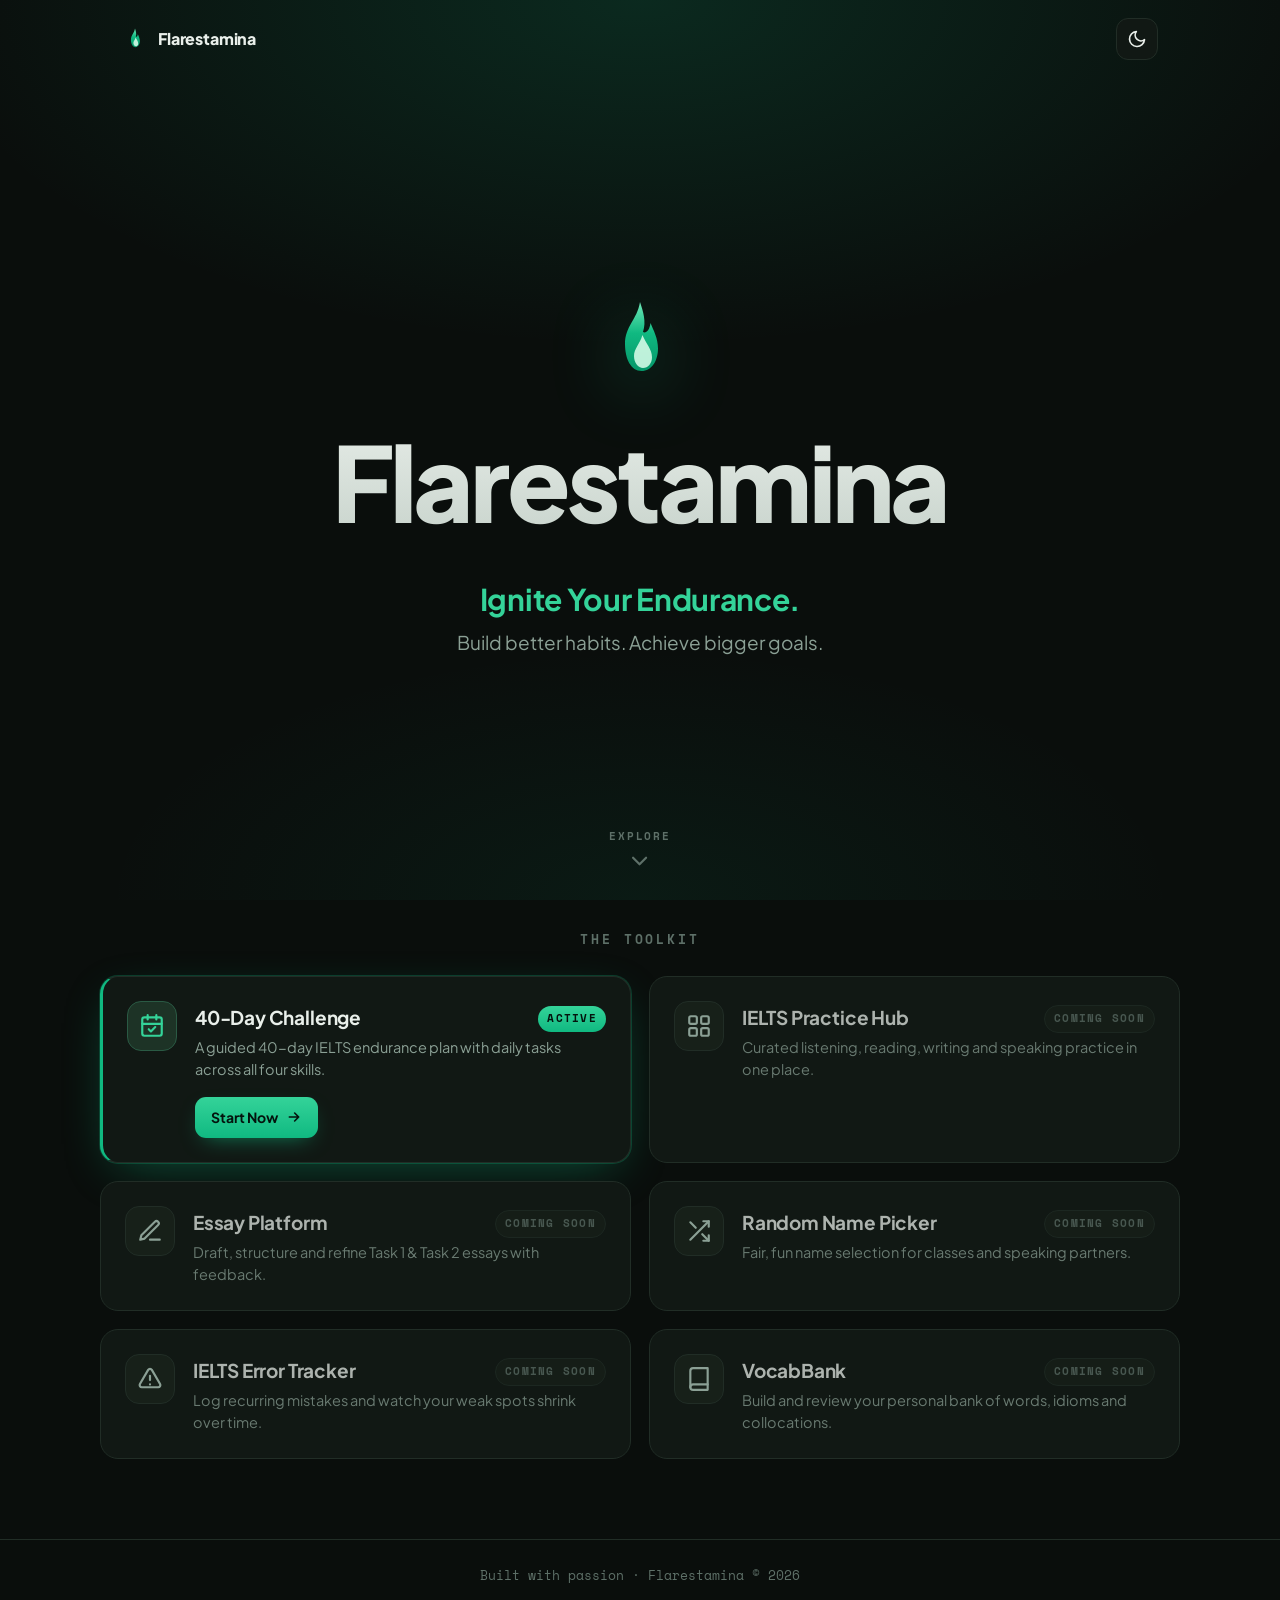
==== index.html @ 8b986731 "feat: Flarestamina platform — landing, tracker, teacher dashboard Co-Authored-By: Claude Opus 4.8 <n" ====
<!doctype html>
<html lang="en">
<head>
  <meta charset="utf-8" />
  <meta name="viewport" content="width=device-width, initial-scale=1, viewport-fit=cover" />
  <title>Flarestamina — Ignite Your Endurance</title>
  <meta name="description" content="Flarestamina — Ignite Your Endurance. Build better habits. Achieve bigger goals. A complete IELTS study platform." />
  <meta name="theme-color" content="#059669" />
  <link rel="icon" href="/favicon.svg" type="image/svg+xml" />
  <link rel="manifest" href="/manifest.json" />
  <link rel="preconnect" href="https://fonts.googleapis.com" />
  <link rel="preconnect" href="https://fonts.gstatic.com" crossorigin />
  <link href="https://fonts.googleapis.com/css2?family=Plus+Jakarta+Sans:wght@400;500;600;700;800&family=Space+Mono:wght@400;700&display=swap" rel="stylesheet" />
  <script>
    // Apply persisted theme before paint to avoid flash.
    (function () {
      try {
        var t = localStorage.getItem("flare-theme");
        if (t) document.documentElement.setAttribute("data-theme", t);
      } catch (e) {}
    })();
  </script>
  <style>
    :root {
      --accent:#10b981; --accent-strong:#34d399; --accent-ink:#6ee7b7;
      --bg:#0a0e0c; --surface:#111814; --surface-2:#172019; --border:#212d26;
      --text:#e9efea; --muted:#8ba095; --faint:#5e7068;
      --radius:18px; --maxw:1080px;
      --shadow:0 10px 40px -12px rgba(0,0,0,.55);
      --glow:0 0 0 1px rgba(16,185,129,.25), 0 14px 50px -16px rgba(16,185,129,.45);
      --font:"Plus Jakarta Sans", system-ui, -apple-system, Segoe UI, Roboto, sans-serif;
      --mono:"Space Mono", ui-monospace, SFMono-Regular, Menlo, monospace;
    }
    [data-theme="light"] {
      --accent:#059669; --accent-strong:#047857; --accent-ink:#065f46;
      --bg:#f4f7f5; --surface:#ffffff; --surface-2:#eaf1ed; --border:#d4e0d9;
      --text:#0c1410; --muted:#4d6157; --faint:#7d9488;
      --shadow:0 10px 36px -16px rgba(16,40,30,.28);
      --glow:0 0 0 1px rgba(5,150,105,.22), 0 16px 44px -18px rgba(5,150,105,.32);
    }
    * { box-sizing:border-box; }
    html, body { margin:0; padding:0; }
    body {
      font-family:var(--font); background:var(--bg); color:var(--text);
      min-height:100vh; -webkit-font-smoothing:antialiased; line-height:1.5;
      overflow-x:hidden;
    }
    a { color:inherit; text-decoration:none; }
    .wrap { max-width:var(--maxw); margin:0 auto; padding:0 22px; }
    .logo { width:1em; height:1em; display:inline-block; vertical-align:-.14em; }

    /* Top bar */
    .topbar { position:absolute; top:0; left:0; right:0; z-index:5; }
    .topbar .wrap { display:flex; align-items:center; justify-content:space-between; padding-top:18px; padding-bottom:18px; }
    .brand { display:flex; align-items:center; gap:10px; font-weight:800; letter-spacing:-.01em; }
    .brand .logo { font-size:26px; }
    .icon-btn {
      display:inline-grid; place-items:center; width:42px; height:42px; border-radius:12px;
      background:var(--surface); border:1px solid var(--border); color:var(--text);
      cursor:pointer; transition:transform .15s ease, background .2s ease, border-color .2s ease;
    }
    .icon-btn:hover { transform:translateY(-1px); border-color:var(--accent); }
    .icon-btn svg { width:20px; height:20px; }
    .sun { display:none; } .moon { display:block; }
    [data-theme="light"] .sun { display:block; } [data-theme="light"] .moon { display:none; }

    /* Hero */
    .hero {
      min-height:100vh; display:flex; flex-direction:column; align-items:center; justify-content:center;
      text-align:center; position:relative; padding:90px 22px 40px;
      background:
        radial-gradient(80% 55% at 50% 0%, rgba(16,185,129,.16), transparent 70%),
        radial-gradient(60% 40% at 50% 100%, rgba(16,185,129,.07), transparent 70%);
    }
    .hero-logo { font-size:96px; line-height:1; filter:drop-shadow(0 12px 36px rgba(16,185,129,.45)); animation:floaty 5s ease-in-out infinite; }
    @keyframes floaty { 0%,100%{ transform:translateY(0);} 50%{ transform:translateY(-10px);} }
    .wordmark {
      font-size:clamp(48px, 9vw, 104px); font-weight:800; letter-spacing:-.035em; margin:14px 0 0;
      background:linear-gradient(180deg, var(--text), color-mix(in oklab, var(--text) 62%, var(--muted)));
      -webkit-background-clip:text; background-clip:text; color:transparent;
    }
    .slogan { font-size:clamp(20px, 3.4vw, 30px); font-weight:700; color:var(--accent-strong); margin:18px 0 6px; letter-spacing:-.01em; }
    .subslogan { font-size:clamp(15px, 2.2vw, 19px); color:var(--muted); margin:0; }
    .scrolldown {
      position:absolute; bottom:26px; left:50%; transform:translateX(-50%);
      color:var(--faint); display:grid; place-items:center; gap:6px; font:600 11px/1 var(--mono); letter-spacing:.18em; text-transform:uppercase;
    }
    .scrolldown svg { width:26px; height:26px; animation:bounce 1.8s ease-in-out infinite; }
    @keyframes bounce { 0%,100%{ transform:translateY(0); opacity:.55;} 50%{ transform:translateY(8px); opacity:1;} }

    /* Tools */
    .tools { padding:30px 0 80px; }
    .tools h2 { font-size:13px; letter-spacing:.22em; text-transform:uppercase; color:var(--faint); font-family:var(--mono); text-align:center; margin:0 0 26px; }
    .grid { display:grid; grid-template-columns:repeat(2, 1fr); gap:18px; }
    @media (max-width:720px){ .grid { grid-template-columns:1fr; } }
    .card {
      position:relative; background:var(--surface); border:1px solid var(--border); border-radius:var(--radius);
      padding:24px; display:flex; gap:18px; align-items:flex-start;
      opacity:0; transform:translateY(18px); animation:riseIn .6s cubic-bezier(.2,.7,.2,1) forwards;
      transition:transform .2s ease, border-color .2s ease, box-shadow .25s ease;
    }
    @keyframes riseIn { to { opacity:1; transform:translateY(0); } }
    .card-ico { flex:none; width:50px; height:50px; border-radius:14px; display:grid; place-items:center; background:var(--surface-2); color:var(--muted); border:1px solid var(--border); }
    .card-ico svg { width:26px; height:26px; }
    .card-body { flex:1; min-width:0; }
    .card h3 { margin:2px 0 6px; font-size:19px; font-weight:700; letter-spacing:-.01em; }
    .card p { margin:0; color:var(--muted); font-size:14.5px; }
    .badge { font-family:var(--mono); font-size:10.5px; font-weight:700; letter-spacing:.12em; text-transform:uppercase; padding:5px 9px; border-radius:999px; display:inline-block; }
    .badge.active { color:#04130d; background:linear-gradient(180deg, var(--accent-strong), var(--accent)); }
    .badge.soon { color:var(--faint); background:var(--surface-2); border:1px solid var(--border); }
    .card-top { display:flex; align-items:center; justify-content:space-between; gap:10px; }

    .card.active {
      border-left:3px solid var(--accent); cursor:pointer; box-shadow:var(--glow);
    }
    .card.active .card-ico { color:var(--accent-strong); background:color-mix(in oklab, var(--accent) 14%, var(--surface-2)); border-color:color-mix(in oklab, var(--accent) 35%, var(--border)); }
    .card.active:hover { transform:translateY(-4px); box-shadow:0 0 0 1px rgba(16,185,129,.4), 0 22px 60px -20px rgba(16,185,129,.55); }
    .card.soon { cursor:default; }
    .card.soon .card-body { opacity:.72; }
    .start-btn {
      margin-top:16px; display:inline-flex; align-items:center; gap:8px; font-weight:700; font-size:14px;
      padding:10px 16px; border-radius:11px; color:#04130d;
      background:linear-gradient(180deg, var(--accent-strong), var(--accent));
      box-shadow:0 8px 22px -10px rgba(16,185,129,.7); transition:transform .15s ease, gap .15s ease;
    }
    .card.active:hover .start-btn { gap:12px; }
    .start-btn svg { width:16px; height:16px; }

    footer { border-top:1px solid var(--border); padding:26px 0; text-align:center; color:var(--faint); font-size:13px; }
    footer .mono { font-family:var(--mono); }

    @media (prefers-reduced-motion: reduce) {
      .card { opacity:1; transform:none; animation:none; }
      .hero-logo, .scrolldown svg { animation:none; }
    }
  </style>
</head>
<body>
  <!-- Flame sprite -->
  <svg width="0" height="0" style="position:absolute" aria-hidden="true">
    <defs>
      <linearGradient id="flameGrad" x1="0" y1="1" x2="0" y2="0">
        <stop offset="0" stop-color="#059669" />
        <stop offset=".55" stop-color="#10b981" />
        <stop offset="1" stop-color="#6ee7b7" />
      </linearGradient>
      <symbol id="flame" viewBox="0 0 32 32">
        <path d="M16 3 C 15 9 11 11 11 17 C 11 22 13 26 16.5 26 C 20 26 22 22.5 22 18.5 C 22 15 20.5 12.5 19.5 10 C 19.2 12.5 18 13.5 17 13 C 18.2 9.5 17 6 16 3 Z" fill="url(#flameGrad)" />
        <path d="M16.8 14 C 16 17 14 18.5 14 21 C 14 23.2 15.4 25 17 25 C 18.7 25 20 23.4 20 21.4 C 20 18.8 18 16.8 16.8 14 Z" fill="#d1fae5" opacity=".9" />
      </symbol>
    </defs>
  </svg>

  <div class="topbar">
    <div class="wrap">
      <a class="brand" href="/"><svg class="logo"><use href="#flame" /></svg> Flarestamina</a>
      <button class="icon-btn" id="themeToggle" aria-label="Toggle theme" title="Toggle theme">
        <svg class="moon" viewBox="0 0 24 24" fill="none" stroke="currentColor" stroke-width="2" stroke-linecap="round" stroke-linejoin="round"><path d="M21 12.8A9 9 0 1 1 11.2 3a7 7 0 0 0 9.8 9.8z"/></svg>
        <svg class="sun" viewBox="0 0 24 24" fill="none" stroke="currentColor" stroke-width="2" stroke-linecap="round" stroke-linejoin="round"><circle cx="12" cy="12" r="4"/><path d="M12 2v2M12 20v2M4.9 4.9l1.4 1.4M17.7 17.7l1.4 1.4M2 12h2M20 12h2M4.9 19.1l1.4-1.4M17.7 6.3l1.4-1.4"/></svg>
      </button>
    </div>
  </div>

  <header class="hero">
    <svg class="logo hero-logo"><use href="#flame" /></svg>
    <h1 class="wordmark">Flarestamina</h1>
    <p class="slogan">Ignite Your Endurance.</p>
    <p class="subslogan">Build better habits. Achieve bigger goals.</p>
    <a class="scrolldown" href="#tools" aria-label="Scroll to tools">
      Explore
      <svg viewBox="0 0 24 24" fill="none" stroke="currentColor" stroke-width="2" stroke-linecap="round" stroke-linejoin="round"><path d="M6 9l6 6 6-6"/></svg>
    </a>
  </header>

  <main class="wrap tools" id="tools">
    <h2>The Toolkit</h2>
    <div class="grid" id="grid"></div>
  </main>

  <footer>
    <span class="mono">Built with passion · Flarestamina © 2026</span>
  </footer>

  <script>
    // Theme toggle
    var toggle = document.getElementById("themeToggle");
    toggle.addEventListener("click", function () {
      var cur = document.documentElement.getAttribute("data-theme") === "light" ? "light" : "dark";
      var next = cur === "light" ? "dark" : "light";
      document.documentElement.setAttribute("data-theme", next);
      try { localStorage.setItem("flare-theme", next); } catch (e) {}
    });

    // Icons (inline SVG paths)
    var I = {
      challenge: '<svg viewBox="0 0 24 24" fill="none" stroke="currentColor" stroke-width="2" stroke-linecap="round" stroke-linejoin="round"><rect x="3" y="4" width="18" height="17" rx="2"/><path d="M16 2v4M8 2v4M3 10h18"/><path d="M9 15l2 2 4-4"/></svg>',
      hub: '<svg viewBox="0 0 24 24" fill="none" stroke="currentColor" stroke-width="2" stroke-linecap="round" stroke-linejoin="round"><rect x="3" y="3" width="7" height="7" rx="1.5"/><rect x="14" y="3" width="7" height="7" rx="1.5"/><rect x="3" y="14" width="7" height="7" rx="1.5"/><rect x="14" y="14" width="7" height="7" rx="1.5"/></svg>',
      essay: '<svg viewBox="0 0 24 24" fill="none" stroke="currentColor" stroke-width="2" stroke-linecap="round" stroke-linejoin="round"><path d="M12 20h9"/><path d="M16.5 3.5a2.12 2.12 0 0 1 3 3L7 19l-4 1 1-4z"/></svg>',
      picker: '<svg viewBox="0 0 24 24" fill="none" stroke="currentColor" stroke-width="2" stroke-linecap="round" stroke-linejoin="round"><path d="M16 3h5v5"/><path d="M4 20L21 3"/><path d="M21 16v5h-5"/><path d="M15 15l6 6"/><path d="M4 4l5 5"/></svg>',
      error: '<svg viewBox="0 0 24 24" fill="none" stroke="currentColor" stroke-width="2" stroke-linecap="round" stroke-linejoin="round"><path d="M10.3 3.6a2 2 0 0 1 3.4 0l7.6 13a2 2 0 0 1-1.7 3H4.4a2 2 0 0 1-1.7-3z"/><path d="M12 9v4M12 17h.01"/></svg>',
      vocab: '<svg viewBox="0 0 24 24" fill="none" stroke="currentColor" stroke-width="2" stroke-linecap="round" stroke-linejoin="round"><path d="M4 19.5A2.5 2.5 0 0 1 6.5 17H20"/><path d="M6.5 2H20v20H6.5A2.5 2.5 0 0 1 4 19.5v-15A2.5 2.5 0 0 1 6.5 2z"/></svg>'
    };

    var cards = [
      { ico:I.challenge, title:"40-Day Challenge", desc:"A guided 40-day IELTS endurance plan with daily tasks across all four skills.", active:true, href:"/challenge/" },
      { ico:I.hub, title:"IELTS Practice Hub", desc:"Curated listening, reading, writing and speaking practice in one place." },
      { ico:I.essay, title:"Essay Platform", desc:"Draft, structure and refine Task 1 & Task 2 essays with feedback." },
      { ico:I.picker, title:"Random Name Picker", desc:"Fair, fun name selection for classes and speaking partners." },
      { ico:I.error, title:"IELTS Error Tracker", desc:"Log recurring mistakes and watch your weak spots shrink over time." },
      { ico:I.vocab, title:"VocabBank", desc:"Build and review your personal bank of words, idioms and collocations." }
    ];

    var grid = document.getElementById("grid");
    cards.forEach(function (c, i) {
      var el = document.createElement(c.active ? "a" : "div");
      el.className = "card " + (c.active ? "active" : "soon");
      el.style.animationDelay = (i * 80) + "ms";
      if (c.active) el.href = c.href;
      el.innerHTML =
        '<div class="card-ico">' + c.ico + '</div>' +
        '<div class="card-body">' +
          '<div class="card-top">' +
            '<h3>' + c.title + '</h3>' +
            '<span class="badge ' + (c.active ? 'active' : 'soon') + '">' + (c.active ? 'Active' : 'Coming Soon') + '</span>' +
          '</div>' +
          '<p>' + c.desc + '</p>' +
          (c.active ? '<span class="start-btn">Start Now <svg viewBox="0 0 24 24" fill="none" stroke="currentColor" stroke-width="2.4" stroke-linecap="round" stroke-linejoin="round"><path d="M5 12h14M13 6l6 6-6 6"/></svg></span>' : '') +
        '</div>';
      grid.appendChild(el);
    });

    // PWA
    if ("serviceWorker" in navigator) {
      window.addEventListener("load", function () {
        try { navigator.serviceWorker.register("/sw.js"); } catch (e) {}
      });
    }
  </script>
</body>
</html>
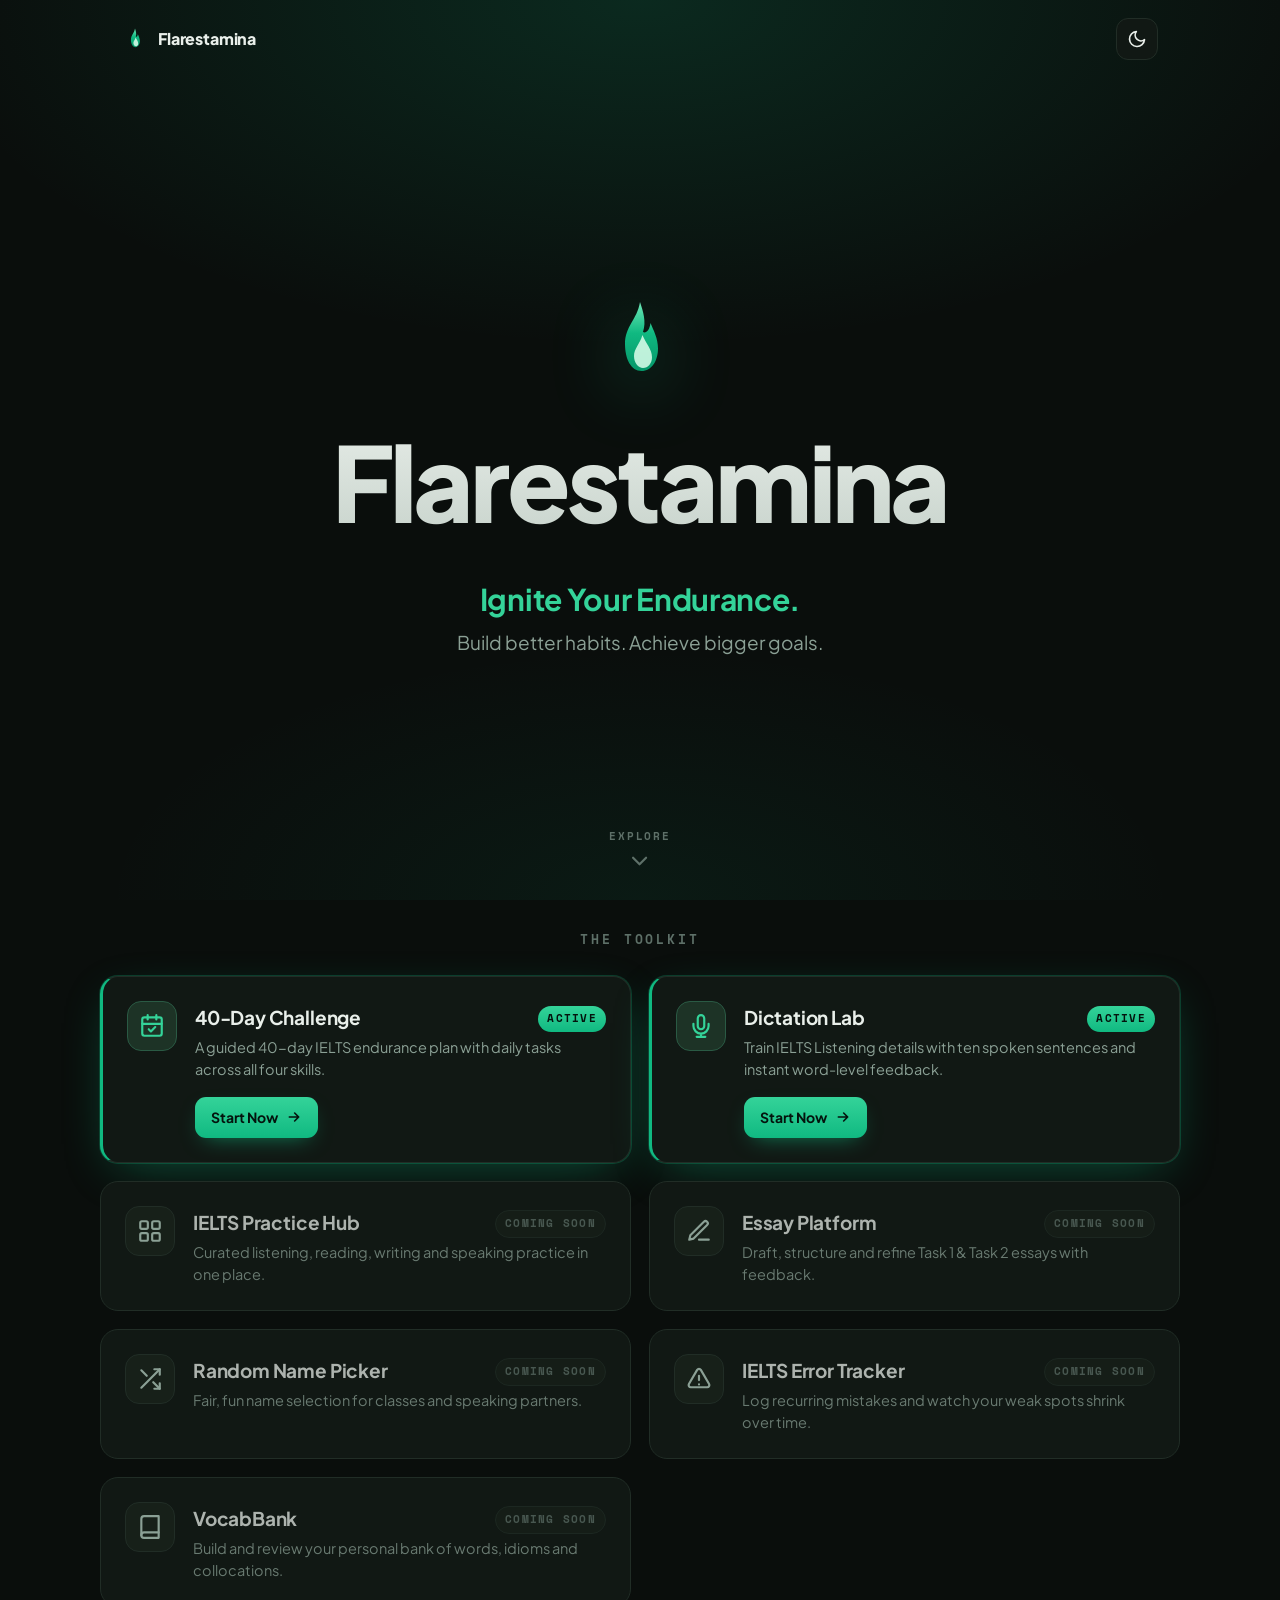
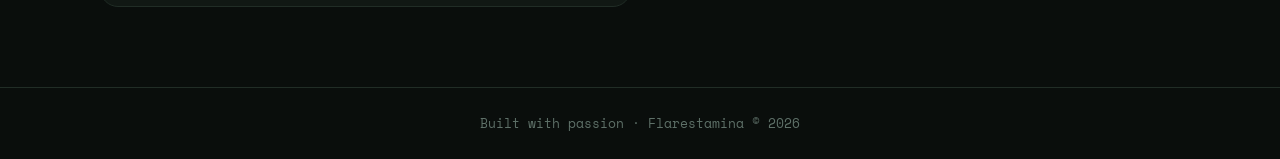
==== commit ac535c6b: "Add Dictation Lab to homepage" ====
--- a/index.html
+++ b/index.html
@@ -6,8 +6,8 @@
   <title>Flarestamina — Ignite Your Endurance</title>
   <meta name="description" content="Flarestamina — Ignite Your Endurance. Build better habits. Achieve bigger goals. A complete IELTS study platform." />
   <meta name="theme-color" content="#059669" />
-  <link rel="icon" href="/favicon.svg" type="image/svg+xml" />
-  <link rel="manifest" href="/manifest.json" />
+  <link rel="icon" href="./favicon.svg" type="image/svg+xml" />
+  <link rel="manifest" href="./manifest.json" />
   <link rel="preconnect" href="https://fonts.googleapis.com" />
   <link rel="preconnect" href="https://fonts.gstatic.com" crossorigin />
   <link href="https://fonts.googleapis.com/css2?family=Plus+Jakarta+Sans:wght@400;500;600;700;800&family=Space+Mono:wght@400;700&display=swap" rel="stylesheet" />
@@ -198,11 +198,13 @@
       essay: '<svg viewBox="0 0 24 24" fill="none" stroke="currentColor" stroke-width="2" stroke-linecap="round" stroke-linejoin="round"><path d="M12 20h9"/><path d="M16.5 3.5a2.12 2.12 0 0 1 3 3L7 19l-4 1 1-4z"/></svg>',
       picker: '<svg viewBox="0 0 24 24" fill="none" stroke="currentColor" stroke-width="2" stroke-linecap="round" stroke-linejoin="round"><path d="M16 3h5v5"/><path d="M4 20L21 3"/><path d="M21 16v5h-5"/><path d="M15 15l6 6"/><path d="M4 4l5 5"/></svg>',
       error: '<svg viewBox="0 0 24 24" fill="none" stroke="currentColor" stroke-width="2" stroke-linecap="round" stroke-linejoin="round"><path d="M10.3 3.6a2 2 0 0 1 3.4 0l7.6 13a2 2 0 0 1-1.7 3H4.4a2 2 0 0 1-1.7-3z"/><path d="M12 9v4M12 17h.01"/></svg>',
-      vocab: '<svg viewBox="0 0 24 24" fill="none" stroke="currentColor" stroke-width="2" stroke-linecap="round" stroke-linejoin="round"><path d="M4 19.5A2.5 2.5 0 0 1 6.5 17H20"/><path d="M6.5 2H20v20H6.5A2.5 2.5 0 0 1 4 19.5v-15A2.5 2.5 0 0 1 6.5 2z"/></svg>'
+      vocab: '<svg viewBox="0 0 24 24" fill="none" stroke="currentColor" stroke-width="2" stroke-linecap="round" stroke-linejoin="round"><path d="M4 19.5A2.5 2.5 0 0 1 6.5 17H20"/><path d="M6.5 2H20v20H6.5A2.5 2.5 0 0 1 4 19.5v-15A2.5 2.5 0 0 1 6.5 2z"/></svg>',
+      dictation: '<svg viewBox="0 0 24 24" fill="none" stroke="currentColor" stroke-width="2" stroke-linecap="round" stroke-linejoin="round"><path d="M12 2a3 3 0 0 0-3 3v7a3 3 0 0 0 6 0V5a3 3 0 0 0-3-3z"/><path d="M19 10v2a7 7 0 0 1-14 0v-2M12 19v3M8 22h8"/></svg>'
     };
 
     var cards = [
       { ico:I.challenge, title:"40-Day Challenge", desc:"A guided 40-day IELTS endurance plan with daily tasks across all four skills.", active:true, href:"/challenge/" },
+      { ico:I.dictation, title:"Dictation Lab", desc:"Train IELTS Listening details with ten spoken sentences and instant word-level feedback.", active:true, href:"/dictation-lab/" },
       { ico:I.hub, title:"IELTS Practice Hub", desc:"Curated listening, reading, writing and speaking practice in one place." },
       { ico:I.essay, title:"Essay Platform", desc:"Draft, structure and refine Task 1 & Task 2 essays with feedback." },
       { ico:I.picker, title:"Random Name Picker", desc:"Fair, fun name selection for classes and speaking partners." },
@@ -232,7 +234,7 @@
     // PWA
     if ("serviceWorker" in navigator) {
       window.addEventListener("load", function () {
-        try { navigator.serviceWorker.register("/sw.js"); } catch (e) {}
+        try { navigator.serviceWorker.register("./sw.js"); } catch (e) {}
       });
     }
   </script>
